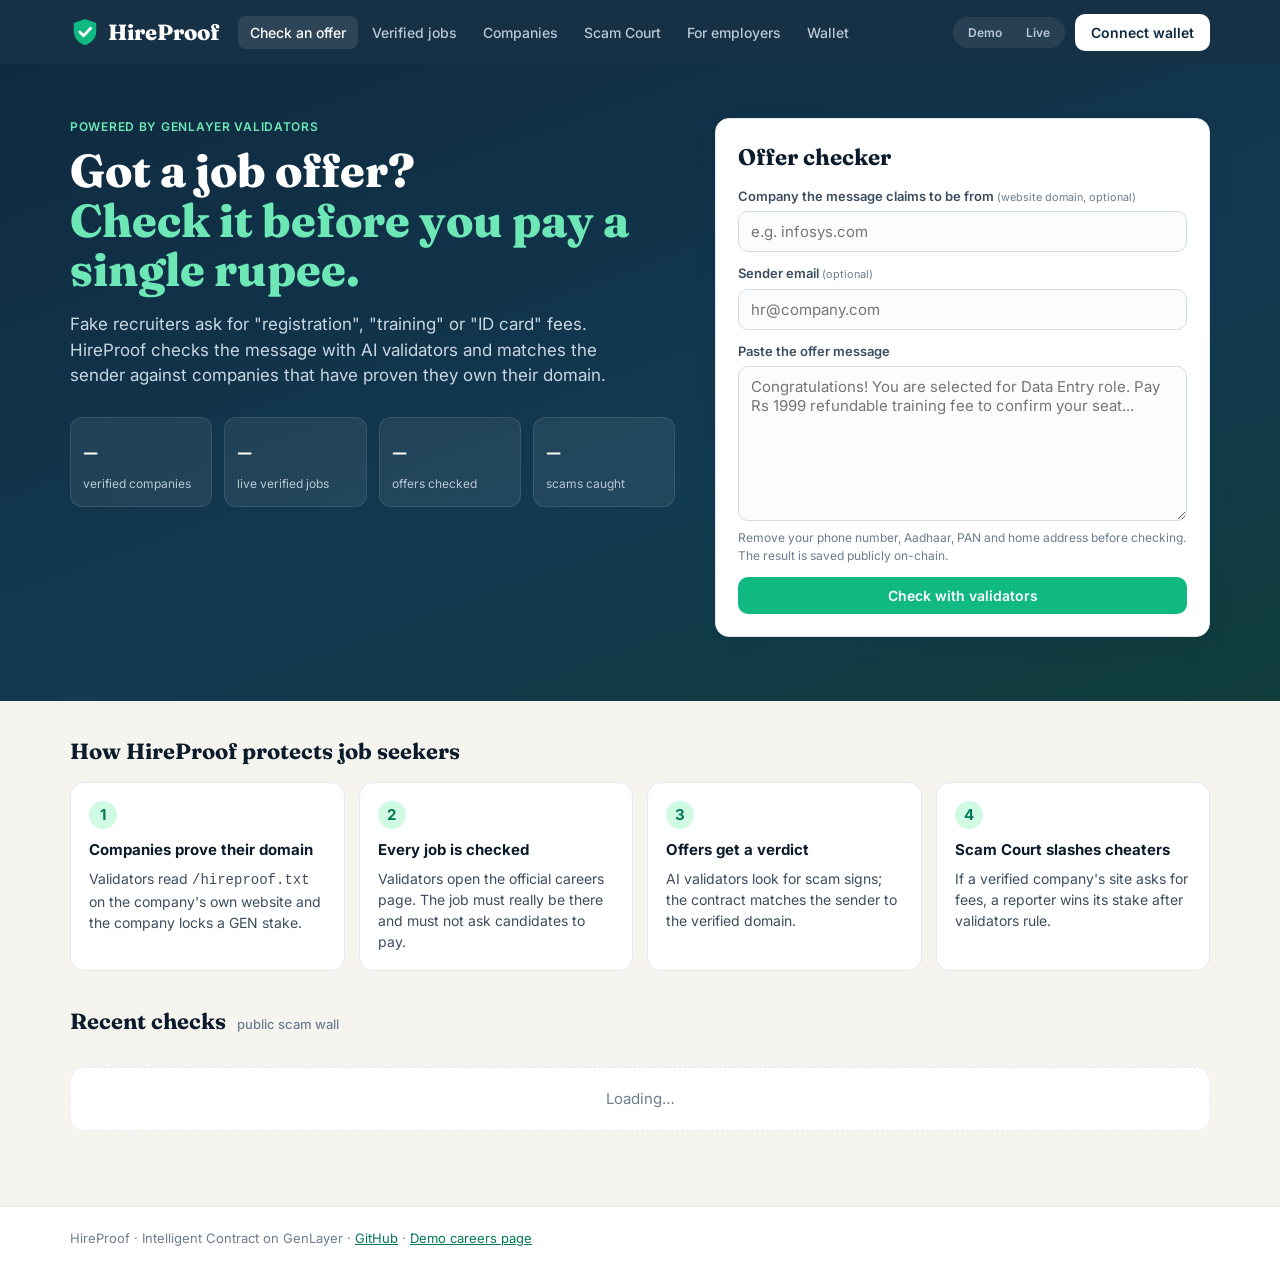
==== index.html @ c62a3d2e "HireProof: fake job offer checker on GenLayer" ====
<!DOCTYPE html>
<html lang="en">
<head>
<meta charset="UTF-8" />
<meta name="viewport" content="width=device-width, initial-scale=1" />
<title>HireProof — Check a job offer before you pay</title>
<meta name="description" content="HireProof stops fake job offers. Verified companies, validator-checked job posts, an AI offer checker and a Scam Court on GenLayer." />
<link rel="icon" href="data:image/svg+xml,<svg xmlns='http://www.w3.org/2000/svg' viewBox='0 0 64 64'><path d='M32 4l24 9v17c0 15-10 26-24 30C18 56 8 45 8 30V13z' fill='%2310b981'/><path d='M21 32l8 8 15-16' stroke='white' stroke-width='6' fill='none' stroke-linecap='round' stroke-linejoin='round'/></svg>" />
<link rel="preconnect" href="https://fonts.googleapis.com" />
<link href="https://fonts.googleapis.com/css2?family=Fraunces:opsz,wght@9..144,600;9..144,800&family=Inter:wght@400;500;600;700&display=swap" rel="stylesheet" />
<link rel="stylesheet" href="style.css" />
</head>
<body>
<header class="top">
  <div class="wrap top-in">
    <a class="brand" href="#check" data-tab="check">
      <svg viewBox="0 0 64 64" width="30" height="30"><path d="M32 4l24 9v17c0 15-10 26-24 30C18 56 8 45 8 30V13z" fill="#10b981"/><path d="M21 32l8 8 15-16" stroke="#fff" stroke-width="6" fill="none" stroke-linecap="round" stroke-linejoin="round"/></svg>
      <span>HireProof</span>
    </a>
    <nav class="tabs" id="tabs">
      <button data-tab="check" class="on">Check an offer</button>
      <button data-tab="jobs">Verified jobs</button>
      <button data-tab="companies">Companies</button>
      <button data-tab="court">Scam Court</button>
      <button data-tab="employers">For employers</button>
      <button data-tab="wallet">Wallet</button>
    </nav>
    <div class="top-r">
      <div class="netswitch" id="netswitch">
        <button data-net="demo">Demo</button><button data-net="live">Live</button>
      </div>
      <button class="btn btn-wallet" id="connectBtn">Connect wallet</button>
    </div>
  </div>
</header>

<main>
  <!-- CHECK -->
  <section class="tab-page on" id="tab-check">
    <div class="hero">
      <div class="wrap hero-in">
        <div class="hero-copy">
          <p class="eyebrow">Powered by GenLayer validators</p>
          <h1>Got a job offer?<br /><em>Check it before you pay a single rupee.</em></h1>
          <p class="lead">Fake recruiters ask for "registration", "training" or "ID card" fees. HireProof checks the message with AI validators and matches the sender against companies that have proven they own their domain.</p>
          <div class="stats" id="stats">
            <div><b id="st-companies">–</b><span>verified companies</span></div>
            <div><b id="st-jobs">–</b><span>live verified jobs</span></div>
            <div><b id="st-checks">–</b><span>offers checked</span></div>
            <div><b id="st-scams">–</b><span>scams caught</span></div>
          </div>
        </div>
        <form class="card check-card" id="checkForm">
          <h2>Offer checker</h2>
          <label>Company the message claims to be from <small>(website domain, optional)</small>
            <input id="ck-domain" list="domainList" placeholder="e.g. infosys.com" autocomplete="off" />
            <datalist id="domainList"></datalist>
          </label>
          <label>Sender email <small>(optional)</small>
            <input id="ck-email" placeholder="hr@company.com" autocomplete="off" />
          </label>
          <label>Paste the offer message
            <textarea id="ck-text" rows="7" placeholder="Congratulations! You are selected for Data Entry role. Pay Rs 1999 refundable training fee to confirm your seat..." required></textarea>
          </label>
          <p class="privacy">Remove your phone number, Aadhaar, PAN and home address before checking. The result is saved publicly on-chain.</p>
          <button class="btn btn-primary btn-block" type="submit">Check with validators</button>
        </form>
      </div>
    </div>
    <div class="wrap">
      <div id="checkResult"></div>
      <div class="how">
        <h3 class="sec-title">How HireProof protects job seekers</h3>
        <div class="how-grid">
          <div class="how-step"><span>1</span><h4>Companies prove their domain</h4><p>Validators read <code>/hireproof.txt</code> on the company's own website and the company locks a GEN stake.</p></div>
          <div class="how-step"><span>2</span><h4>Every job is checked</h4><p>Validators open the official careers page. The job must really be there and must not ask candidates to pay.</p></div>
          <div class="how-step"><span>3</span><h4>Offers get a verdict</h4><p>AI validators look for scam signs; the contract matches the sender to the verified domain.</p></div>
          <div class="how-step"><span>4</span><h4>Scam Court slashes cheaters</h4><p>If a verified company's site asks for fees, a reporter wins its stake after validators rule.</p></div>
        </div>
      </div>
      <h3 class="sec-title">Recent checks <small>public scam wall</small></h3>
      <div class="list" id="checkList"><p class="empty">Loading…</p></div>
    </div>
  </section>

  <!-- JOBS -->
  <section class="tab-page" id="tab-jobs">
    <div class="wrap">
      <div class="page-head"><h2>Verified jobs</h2><p>Every job below was found by validators on the company's own careers page. None ask candidates for money.</p></div>
      <input class="search" id="jobSearch" placeholder="Search title, company or location…" />
      <div class="grid" id="jobList"><p class="empty">Loading…</p></div>
    </div>
  </section>

  <!-- COMPANIES -->
  <section class="tab-page" id="tab-companies">
    <div class="wrap">
      <div class="page-head"><h2>Company registry</h2><p>Look up a domain before you trust a recruiter.</p></div>
      <div class="lookup card">
        <input id="lk-domain" placeholder="Type a company domain, e.g. tcs.com" />
        <button class="btn btn-primary" id="lk-btn">Look up</button>
        <div id="lk-out"></div>
      </div>
      <div class="list" id="companyList"><p class="empty">Loading…</p></div>
    </div>
  </section>

  <!-- COURT -->
  <section class="tab-page" id="tab-court">
    <div class="wrap">
      <div class="page-head"><h2>Scam Court</h2><p>Only evidence validators can read themselves — a page on the company's own domain — can slash a stake. Pasted screenshots never can.</p></div>
      <div class="two">
        <form class="card" id="reportForm">
          <h3>Open a report</h3>
          <label>Verified company
            <select id="rp-company"></select>
          </label>
          <label>Evidence page on that company's domain
            <input id="rp-url" placeholder="https://company.com/notice" />
          </label>
          <label>What happened
            <textarea id="rp-details" rows="4" placeholder="Their careers page asks selected candidates to pay a training fee."></textarea>
          </label>
          <p class="hint" id="rp-bond">Bond: –</p>
          <ul class="rules">
            <li>Validators confirm the evidence first. If no fee demand is found, half your bond goes back and half goes to the company.</li>
            <li>If confirmed, the company gets a response window. Then validators rule.</li>
            <li>Upheld: company is FLAGGED and you receive its whole stake plus your bond.</li>
            <li>Rejected after a confirmed intake: you get your full bond back.</li>
          </ul>
          <button class="btn btn-danger btn-block" type="submit">Open report</button>
        </form>
        <div>
          <h3 class="sec-title">Cases</h3>
          <div class="list" id="reportList"><p class="empty">Loading…</p></div>
        </div>
      </div>
    </div>
  </section>

  <!-- EMPLOYERS -->
  <section class="tab-page" id="tab-employers">
    <div class="wrap">
      <div class="page-head"><h2>For employers</h2><p>Get a verified badge so candidates can tell your real offers from fakes.</p></div>
      <div class="steps">
        <div class="card step">
          <span class="num">1</span>
          <h3>Add the proof file to your website</h3>
          <p>Create <code>https://yourdomain/hireproof.txt</code> (or <code>/.well-known/hireproof.txt</code>) containing exactly:</p>
          <pre id="proofLine">Connect your wallet to see your proof line</pre>
          <button class="btn btn-ghost" id="copyProof" type="button">Copy</button>
        </div>
        <form class="card step" id="regForm">
          <span class="num">2</span>
          <h3>Register &amp; stake</h3>
          <label>Company name<input id="rg-name" placeholder="Sankar Tech" /></label>
          <label>Domain<input id="rg-domain" placeholder="sankartech.com" /></label>
          <p class="hint" id="rg-stake">Stake: –</p>
          <button class="btn btn-primary btn-block" type="submit">Register company</button>
        </form>
        <form class="card step" id="jobForm">
          <span class="num">3</span>
          <h3>Post a verified job</h3>
          <label>Your company<select id="jb-company"></select></label>
          <label>Job title<input id="jb-title" placeholder="Junior Web Developer" /></label>
          <div class="row2">
            <label>Location<input id="jb-loc" placeholder="Bangalore" /></label>
            <label>Salary<input id="jb-sal" placeholder="₹4–5 LPA" /></label>
          </div>
          <label>Official job page (on your domain)<input id="jb-url" placeholder="https://sankartech.com/careers" /></label>
          <button class="btn btn-primary btn-block" type="submit">Verify &amp; post job</button>
        </form>
      </div>
      <h3 class="sec-title">My companies</h3>
      <div class="list" id="myCompanies"><p class="empty">Connect your wallet.</p></div>
    </div>
  </section>

  <!-- WALLET -->
  <section class="tab-page" id="tab-wallet">
    <div class="wrap narrow">
      <div class="card wallet-card">
        <h2>Your balance in HireProof</h2>
        <p class="big" id="credit">–</p>
        <p class="hint">Refunded stakes, returned bonds and Scam Court rewards collect here.</p>
        <button class="btn btn-primary btn-block" id="withdrawBtn">Withdraw to my wallet</button>
        <hr />
        <p class="hint" id="contractInfo"></p>
      </div>
    </div>
  </section>
</main>

<footer class="foot">
  <div class="wrap">HireProof · Intelligent Contract on GenLayer · <a href="https://github.com/gurusankar55/hireproof" target="_blank" rel="noopener">GitHub</a> · <a href="demo/careers.html" target="_blank">Demo careers page</a></div>
</footer>

<div class="modal" id="walletModal" hidden>
  <div class="modal-box">
    <h3>Choose a wallet</h3>
    <div id="walletChoices"></div>
    <button class="btn btn-ghost btn-block" id="closeModal">Cancel</button>
  </div>
</div>
<div id="toasts"></div>

<script type="module" src="app.js"></script>
</body>
</html>
---- style.css ----
:root{
  --ink:#0b1b2b; --ink2:#3b4d5f; --mute:#6b7d8f; --line:#e3e8ee; --bg:#f6f4ef; --card:#fff;
  --green:#10b981; --green-d:#047857; --red:#e11d48; --amber:#d97706; --navy:#0f2a3f;
  --r:14px; --sh:0 1px 2px rgba(11,27,43,.06),0 8px 24px rgba(11,27,43,.06);
}
*{box-sizing:border-box}
body{margin:0;font-family:Inter,system-ui,sans-serif;color:var(--ink);background:var(--bg);font-size:15px;line-height:1.5}
a{color:var(--green-d)}
code,pre{font-family:ui-monospace,Menlo,Consolas,monospace}
.wrap{max-width:1180px;margin:0 auto;padding:0 20px}
.narrow{max-width:560px}
.top{position:sticky;top:0;z-index:20;background:rgba(15,42,63,.97);backdrop-filter:blur(8px);color:#fff}
.top-in{display:flex;align-items:center;gap:18px;height:64px}
.brand{display:flex;align-items:center;gap:8px;color:#fff;text-decoration:none;font-family:Fraunces,serif;font-weight:800;font-size:22px}
.tabs{display:flex;gap:2px;flex:1;overflow-x:auto}
.tabs button{background:none;border:0;color:#b9c8d6;font:500 14px Inter;padding:8px 12px;border-radius:8px;cursor:pointer;white-space:nowrap}
.tabs button:hover{color:#fff}
.tabs button.on{background:rgba(255,255,255,.1);color:#fff}
.top-r{display:flex;gap:10px;align-items:center}
.netswitch{display:flex;background:rgba(255,255,255,.08);border-radius:999px;padding:3px}
.netswitch button{border:0;background:none;color:#b9c8d6;font:600 12px Inter;padding:5px 12px;border-radius:999px;cursor:pointer}
.netswitch button.on{background:var(--green);color:#fff}
.btn{border:0;border-radius:10px;font:600 14px Inter;padding:10px 16px;cursor:pointer;transition:.15s}
.btn:disabled{opacity:.55;cursor:wait}
.btn-primary{background:var(--green);color:#fff}.btn-primary:hover{background:var(--green-d)}
.btn-danger{background:var(--red);color:#fff}
.btn-ghost{background:#eef2f5;color:var(--ink)}
.btn-wallet{background:#fff;color:var(--navy)}
.btn-sm{padding:6px 10px;font-size:13px}
.btn-block{width:100%}
.tab-page{display:none;padding-bottom:60px}.tab-page.on{display:block}
.hero{background:linear-gradient(160deg,var(--navy) 0%,#123a52 60%,#0f3d3a 100%);color:#fff;padding:54px 0 64px;margin-bottom:34px}
.hero-in{display:grid;grid-template-columns:1.1fr .9fr;gap:40px;align-items:start}
.eyebrow{color:#6ee7b7;font-weight:600;letter-spacing:.06em;text-transform:uppercase;font-size:12px;margin:0 0 10px}
h1{font-family:Fraunces,serif;font-weight:800;font-size:46px;line-height:1.08;margin:0 0 16px}
h1 em{font-style:normal;color:#6ee7b7}
.lead{color:#c9d7e3;font-size:17px;max-width:540px}
.stats{display:grid;grid-template-columns:repeat(4,1fr);gap:12px;margin-top:28px}
.stats div{background:rgba(255,255,255,.07);border:1px solid rgba(255,255,255,.1);border-radius:12px;padding:12px}
.stats b{display:block;font-family:Fraunces,serif;font-size:28px}
.stats span{font-size:12px;color:#b9c8d6}
.card{background:var(--card);border:1px solid var(--line);border-radius:var(--r);padding:22px;box-shadow:var(--sh);color:var(--ink)}
.check-card h2{margin:0 0 12px;font-family:Fraunces,serif}
label{display:block;font-weight:600;font-size:13px;margin:0 0 12px;color:var(--ink2)}
label small{font-weight:400;color:var(--mute)}
input,textarea,select{display:block;width:100%;margin-top:5px;border:1px solid #d3dbe3;border-radius:10px;padding:10px 12px;font:15px Inter;color:var(--ink);background:#fbfcfd}
input:focus,textarea:focus,select:focus{outline:2px solid #a7f3d0;border-color:var(--green)}
.privacy{font-size:12px;color:var(--mute);margin:-4px 0 12px}
.sec-title{font-family:Fraunces,serif;font-size:22px;margin:34px 0 14px}
.sec-title small{font-family:Inter;font-size:13px;color:var(--mute);font-weight:500;margin-left:6px}
.how-grid{display:grid;grid-template-columns:repeat(4,1fr);gap:14px}
.how-step{background:#fff;border:1px solid var(--line);border-radius:var(--r);padding:18px}
.how-step span{display:inline-grid;place-items:center;width:28px;height:28px;border-radius:50%;background:#d1fae5;color:var(--green-d);font-weight:700}
.how-step h4{margin:10px 0 6px}.how-step p{margin:0;color:var(--ink2);font-size:14px}
.list{display:flex;flex-direction:column;gap:12px}
.grid{display:grid;grid-template-columns:repeat(auto-fill,minmax(300px,1fr));gap:14px}
.empty{color:var(--mute);padding:20px;text-align:center;background:#fff;border:1px dashed var(--line);border-radius:var(--r)}
.item{background:#fff;border:1px solid var(--line);border-radius:var(--r);padding:16px 18px}
.item-h{display:flex;justify-content:space-between;gap:10px;align-items:center;flex-wrap:wrap}
.item h4{margin:0;font-size:16px}
.meta{color:var(--mute);font-size:13px}
.badge{display:inline-flex;align-items:center;gap:4px;font:700 11px Inter;letter-spacing:.04em;padding:4px 9px;border-radius:999px;text-transform:uppercase}
.b-green{background:#d1fae5;color:#065f46}.b-red{background:#ffe4e6;color:#9f1239}.b-amber{background:#fef3c7;color:#92400e}.b-gray{background:#eef2f5;color:#475569}.b-blue{background:#dbeafe;color:#1e40af}
.verdict{margin-top:24px;border-radius:var(--r);padding:24px;border:2px solid}
.verdict h3{font-family:Fraunces,serif;font-size:30px;margin:0 0 6px}
.v-SCAM{background:#fff1f2;border-color:var(--red)}.v-SCAM h3{color:var(--red)}
.v-SUSPICIOUS{background:#fffbeb;border-color:var(--amber)}.v-SUSPICIOUS h3{color:var(--amber)}
.v-VERIFIED{background:#ecfdf5;border-color:var(--green)}.v-VERIFIED h3{color:var(--green-d)}
.v-NO_RED_FLAGS{background:#f0f9ff;border-color:#38bdf8}.v-NO_RED_FLAGS h3{color:#0369a1}
.verdict ul{margin:10px 0 0;padding-left:18px}.verdict li{margin:4px 0}
.job{display:flex;flex-direction:column;gap:8px}
.job .co{display:flex;align-items:center;gap:6px;font-weight:600;color:var(--ink2);font-size:13px}
.job h4{font-size:18px}
.job .tags{display:flex;gap:6px;flex-wrap:wrap}
.tag{background:#f1f5f9;border-radius:8px;padding:3px 8px;font-size:12px;color:var(--ink2)}
.job.flagged{border-color:#fda4af;background:#fff7f8}
.search{max-width:420px;margin-bottom:16px}
.page-head{padding:34px 0 10px}.page-head h2{font-family:Fraunces,serif;font-size:34px;margin:0}.page-head p{color:var(--ink2);margin:6px 0 0}
.lookup{display:grid;grid-template-columns:1fr auto;gap:10px;margin:16px 0 22px}.lookup input{margin:0}
#lk-out{grid-column:1/-1}
.two{display:grid;grid-template-columns:400px 1fr;gap:24px;align-items:start;margin-top:18px}
.two .sec-title{margin-top:0}
.rules{font-size:13px;color:var(--ink2);padding-left:18px;margin:6px 0 14px}.rules li{margin:4px 0}
.hint{font-size:13px;color:var(--mute);margin:4px 0 12px}
.quote{background:#fff1f2;border-left:3px solid var(--red);padding:8px 12px;border-radius:6px;font-size:14px;margin:8px 0}
.resp{background:#f0f9ff;border-left:3px solid #38bdf8;padding:8px 12px;border-radius:6px;font-size:14px;margin:8px 0}
.actions{display:flex;gap:8px;flex-wrap:wrap;margin-top:10px}
.steps{display:grid;grid-template-columns:repeat(3,1fr);gap:16px;margin-top:18px}
.step{position:relative}.step h3{margin:6px 0 10px}
.num{display:inline-grid;place-items:center;width:30px;height:30px;border-radius:50%;background:var(--navy);color:#fff;font-weight:700}
pre{background:#0f2a3f;color:#a7f3d0;padding:12px;border-radius:10px;white-space:pre-wrap;word-break:break-all;font-size:13px}
.row2{display:grid;grid-template-columns:1fr 1fr;gap:10px}
.wallet-card{margin-top:40px;text-align:center}.wallet-card h2{font-family:Fraunces,serif}
.big{font-family:Fraunces,serif;font-size:44px;margin:6px 0}
hr{border:0;border-top:1px solid var(--line);margin:20px 0}
.foot{border-top:1px solid var(--line);padding:22px 0;color:var(--mute);font-size:13px;background:#fff}
.modal{position:fixed;inset:0;background:rgba(11,27,43,.55);display:grid;place-items:center;z-index:50}
.modal[hidden]{display:none}
.modal-box{background:#fff;border-radius:16px;padding:22px;width:340px}
.modal-box h3{margin:0 0 14px}
.wchoice{display:flex;align-items:center;gap:10px;width:100%;border:1px solid var(--line);background:#fff;border-radius:12px;padding:12px;margin-bottom:8px;cursor:pointer;font:600 15px Inter}
.wchoice:hover{border-color:var(--green)}
.wchoice img{width:28px;height:28px}
#toasts{position:fixed;right:18px;bottom:18px;display:flex;flex-direction:column;gap:8px;z-index:60}
.toast{background:var(--navy);color:#fff;padding:12px 16px;border-radius:12px;box-shadow:var(--sh);max-width:360px;font-size:14px}
.toast.err{background:#9f1239}.toast.ok{background:#065f46}
.spin{display:inline-block;width:12px;height:12px;border:2px solid rgba(255,255,255,.4);border-top-color:#fff;border-radius:50%;animation:sp 1s linear infinite;margin-right:6px;vertical-align:-1px}
@keyframes sp{to{transform:rotate(360deg)}}
@media(max-width:960px){
  .hero-in,.two,.steps{grid-template-columns:1fr}
  .how-grid{grid-template-columns:1fr 1fr}
  .stats{grid-template-columns:1fr 1fr}
  h1{font-size:34px}
  .top-in{flex-wrap:wrap;height:auto;padding:10px 20px}
  .tabs{order:3;width:100%}
}
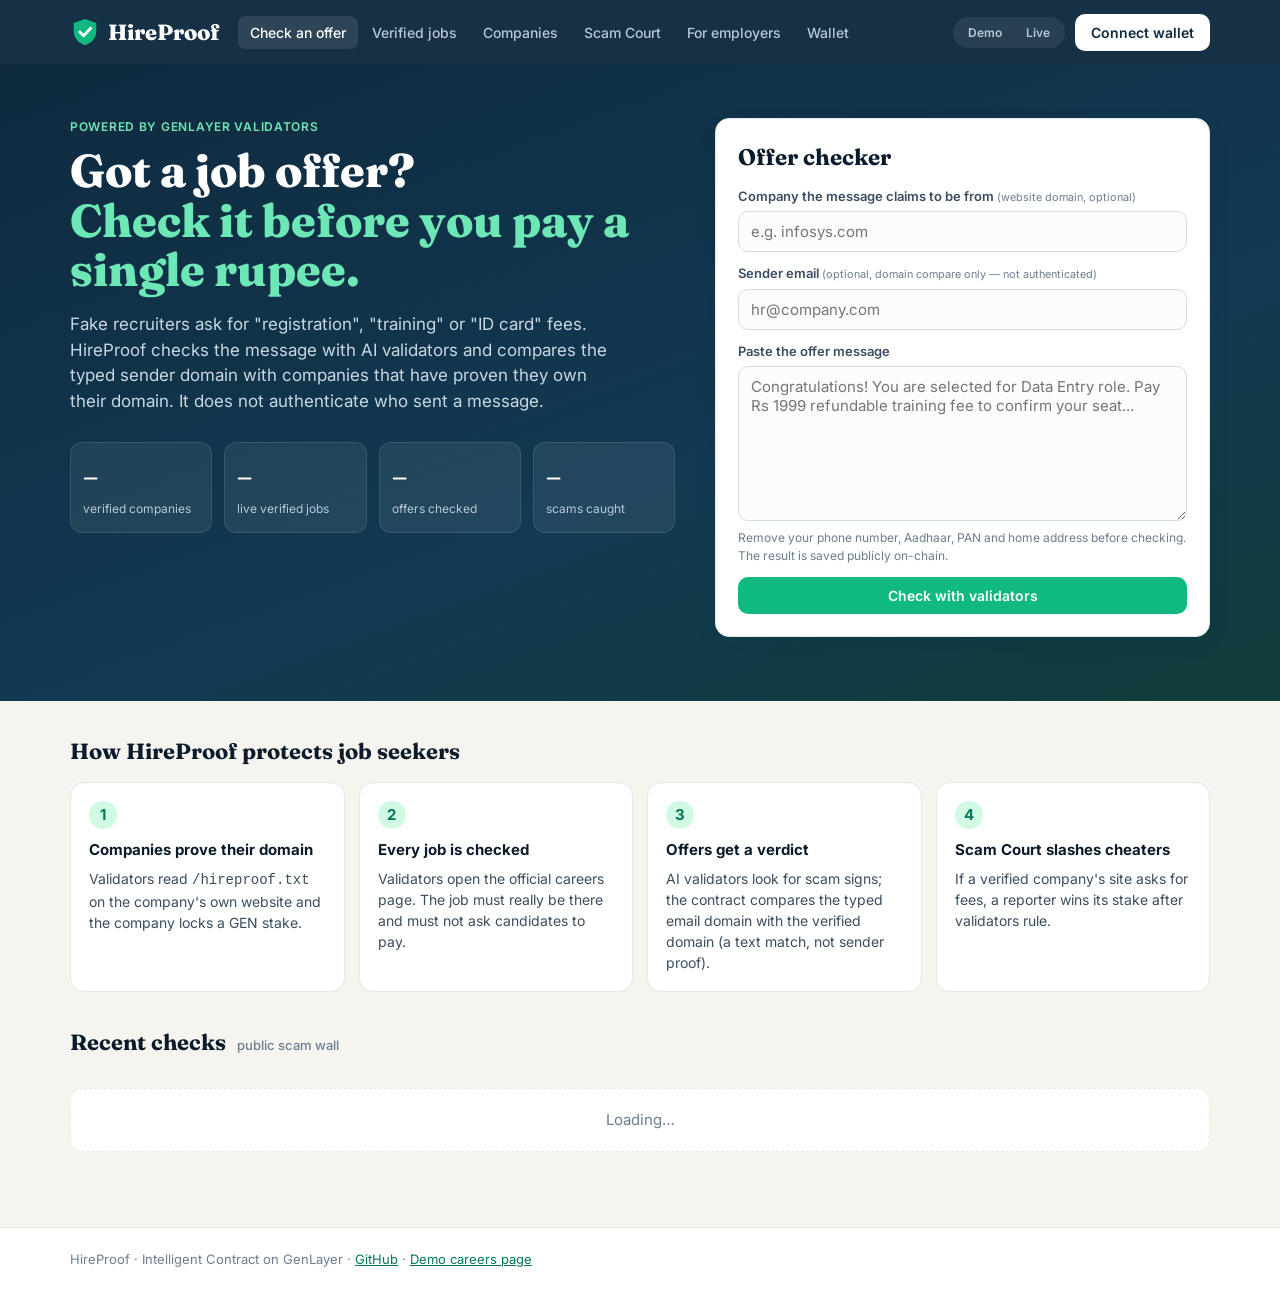
==== commit 178c8b09: "Steward review fixes" ====
--- a/index.html
+++ b/index.html
@@ -42,7 +42,7 @@
         <div class="hero-copy">
           <p class="eyebrow">Powered by GenLayer validators</p>
           <h1>Got a job offer?<br /><em>Check it before you pay a single rupee.</em></h1>
-          <p class="lead">Fake recruiters ask for "registration", "training" or "ID card" fees. HireProof checks the message with AI validators and matches the sender against companies that have proven they own their domain.</p>
+          <p class="lead">Fake recruiters ask for "registration", "training" or "ID card" fees. HireProof checks the message with AI validators and compares the typed sender domain with companies that have proven they own their domain. It does not authenticate who sent a message.</p>
           <div class="stats" id="stats">
             <div><b id="st-companies">–</b><span>verified companies</span></div>
             <div><b id="st-jobs">–</b><span>live verified jobs</span></div>
@@ -56,7 +56,7 @@
             <input id="ck-domain" list="domainList" placeholder="e.g. infosys.com" autocomplete="off" />
             <datalist id="domainList"></datalist>
           </label>
-          <label>Sender email <small>(optional)</small>
+          <label>Sender email <small>(optional, domain compare only — not authenticated)</small>
             <input id="ck-email" placeholder="hr@company.com" autocomplete="off" />
           </label>
           <label>Paste the offer message
@@ -74,7 +74,7 @@
         <div class="how-grid">
           <div class="how-step"><span>1</span><h4>Companies prove their domain</h4><p>Validators read <code>/hireproof.txt</code> on the company's own website and the company locks a GEN stake.</p></div>
           <div class="how-step"><span>2</span><h4>Every job is checked</h4><p>Validators open the official careers page. The job must really be there and must not ask candidates to pay.</p></div>
-          <div class="how-step"><span>3</span><h4>Offers get a verdict</h4><p>AI validators look for scam signs; the contract matches the sender to the verified domain.</p></div>
+          <div class="how-step"><span>3</span><h4>Offers get a verdict</h4><p>AI validators look for scam signs; the contract compares the typed email domain with the verified domain (a text match, not sender proof).</p></div>
           <div class="how-step"><span>4</span><h4>Scam Court slashes cheaters</h4><p>If a verified company's site asks for fees, a reporter wins its stake after validators rule.</p></div>
         </div>
       </div>
@@ -86,7 +86,7 @@
   <!-- JOBS -->
   <section class="tab-page" id="tab-jobs">
     <div class="wrap">
-      <div class="page-head"><h2>Verified jobs</h2><p>Every job below was found by validators on the company's own careers page. None ask candidates for money.</p></div>
+      <div class="page-head"><h2>Verified jobs</h2><p>Every job below was found by validators on the company's own careers page. No candidate fee was found at the time of checking. Listings of closed or flagged companies are removed.</p></div>
       <input class="search" id="jobSearch" placeholder="Search title, company or location…" />
       <div class="grid" id="jobList"><p class="empty">Loading…</p></div>
     </div>
@@ -123,7 +123,8 @@
           </label>
           <p class="hint" id="rp-bond">Bond: –</p>
           <ul class="rules">
-            <li>Validators confirm the evidence first. If no fee demand is found, half your bond goes back and half goes to the company.</li>
+            <li>Validators confirm the evidence first. If the page is readable and shows no fee demand, half your bond goes back and half goes to the company.</li>
+            <li>If the page cannot be read or validators cannot decide, your full bond is returned and nobody is penalised.</li>
             <li>If confirmed, the company gets a response window. Then validators rule.</li>
             <li>Upheld: company is FLAGGED and you receive its whole stake plus your bond.</li>
             <li>Rejected after a confirmed intake: you get your full bond back.</li>
